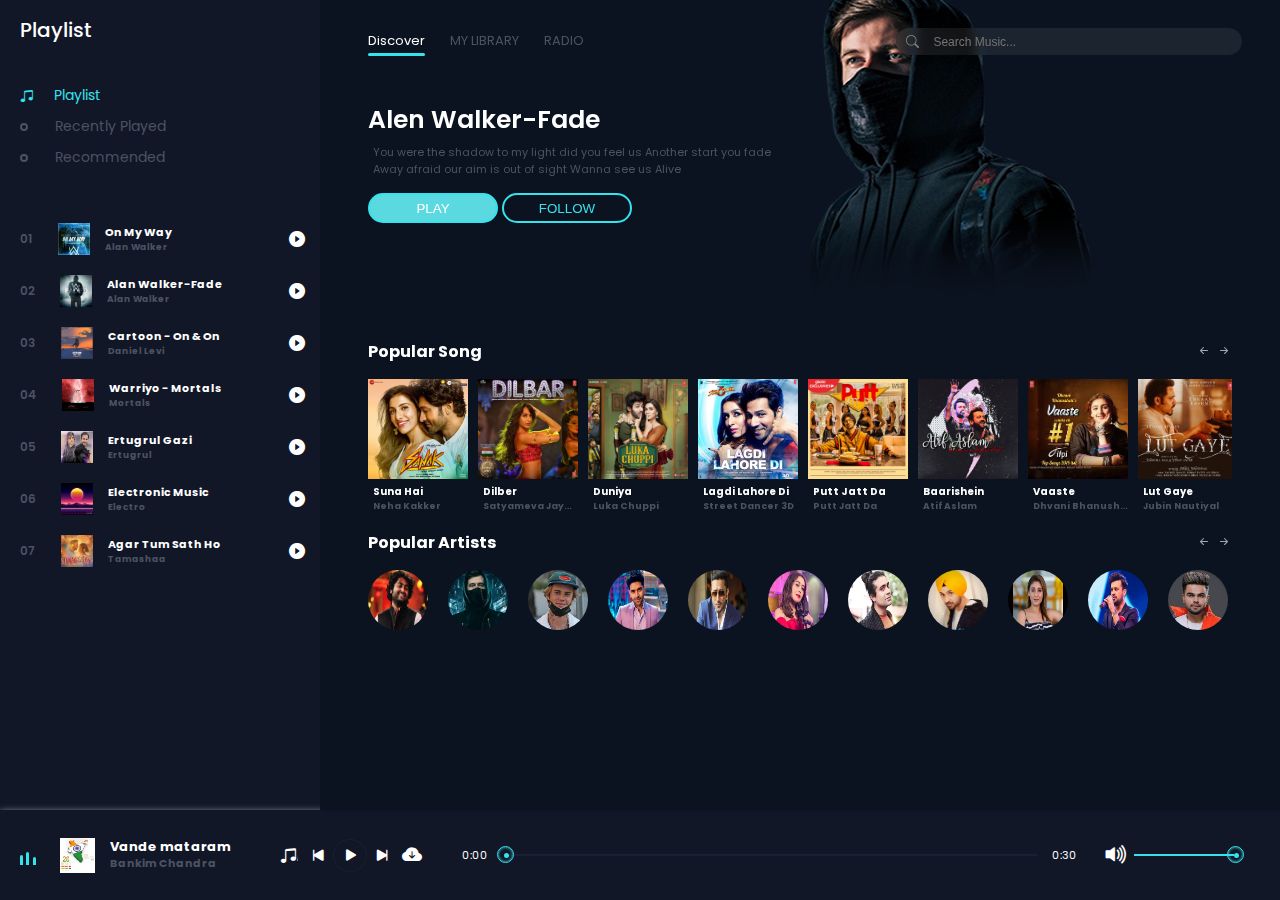
==== index.html @ b6c1ccc2 "Updated index.html" ====
<!DOCTYPE html>
<html lang="en">

<head>
    <meta charset="UTF-8">
    <meta http-equiv="X-UA-Compatible" content="IE=edge">
    <meta name="viewport" content="width=device-width, initial-scale=1.0">
    <link rel="stylesheet" href="https://cdn.jsdelivr.net/npm/bootstrap-icons@1.8.3/font/bootstrap-icons.css">
    <link rel="stylesheet" href="style.css">
    <link rel="stylesheet" href="media.css">
    <title>Music Website</title>
</head>

<body>
    <header>
        <div class="menu_side">
            <h6 id="menu_list_active_button" ><i class="bi bi-music-note-list"></i></h6>
            <h1>Playlist</h1>
            <div class="playlist">
                <h4 class="active"><span></span><i class="bi bi-music-note-beamed"></i>Playlist</h4>
                <h4><span></span><i class="bi bi-music-note-beamed"></i>Recently Played</h4>
                <h4><span></span><i class="bi bi-music-note-beamed"></i>Recommended</h4>
            </div>
            <div class="menu_song">
                <li class="songItem">
                    <span>01</span>
                    <img src="img/1.jpg" alt="">
                    <h5>On My Way <br>
                        <div class="subtitle">Alan Walker</div>
                    </h5>
                    <i class="bi playListPlay bi-play-circle-fill" id="1"></i>
                </li>
                <li class="songItem">
                    <span>02</span>
                    <img src="img/2.jpg" alt="">
                    <h5>On My Way <br>
                        <div class="subtitle">Alan Walker</div>
                    </h5>
                    <i class="bi playListPlay bi-play-circle-fill" id="2"></i>
                </li>
                <li class="songItem">
                    <span>03</span>
                    <img src="img/3.jpg" alt="">
                    <h5>On My Way <br>
                        <div class="subtitle">Alan Walker</div>
                    </h5>
                    <i class="bi playListPlay bi-play-circle-fill" id="3"></i>
                </li>
                <li class="songItem">
                    <span>04</span>
                    <img src="img/4.jpg" alt="">
                    <h5>On My Way <br>
                        <div class="subtitle">Alan Walker</div>
                    </h5>
                    <i class="bi playListPlay bi-play-circle-fill" id="4"></i>
                </li>
                <li class="songItem">
                    <span>05</span>
                    <img src="img/5.jpg" alt="">
                    <h5>On My Way <br>
                        <div class="subtitle">Alan Walker</div>
                    </h5>
                    <i class="bi playListPlay bi-play-circle-fill" id="5"></i>
                </li>
                <li class="songItem">
                    <span>06</span>
                    <img src="img/6.jpg" alt="">
                    <h5>On My Way <br>
                        <div class="subtitle">Alan Walker</div>
                    </h5>
                    <i class="bi playListPlay bi-play-circle-fill" id="6"></i>
                </li>
                <li class="songItem">
                    <span>07</span>
                    <img src="img/7.jpg" alt="">
                    <h5>On My Way <br>
                        <div class="subtitle">Alan Walker</div>
                    </h5>
                    <i class="bi playListPlay bi-play-circle-fill" id="7"></i>
                </li>
            </div>
        </div>
        <div class="song_side">
            <nav>
                <ul>
                    <li>Discover<span></span></li>
                    <li>MY LIBRARY</li>
                    <li>RADIO</li>
                </ul>
                <div class="search">
                    <i class="bi bi-search"></i>
                    <input type="text" placeholder="Search Music...">
                    <div class="search_results">
                        <!-- <a href="" class="card">
                            <img src="img/1.jpg" alt="">
                            <div class="content">
                                On My Way
                                <div class="subtitle">Alan Walker</div>
                            </div>
                        </a> -->
                    </div>
                </div>
            </nav>
            <div class="content">
                <h1>Alen Walker-Fade</h1>
                <p>You were the shadow to my light did you feel us Another start you fade <br> Away afraid our aim is
                    out of sight Wanna see us Alive</p>
                <div class="buttons">
                    <button>PLAY</button>
                    <button>FOLLOW</button>
                </div>
            </div>
            <div class="popular_song">
                <div class="h4">
                    <h4>Popular Song</h4>
                    <div class="btn_s">
                        <i class="bi bi-arrow-left-short" id="pop_song_left"></i>
                        <i class="bi bi-arrow-right-short" id="pop_song_right"></i>
                    </div>
                </div>
                <div class="pop_song">
                    <li class="songItem">
                        <div class="img_play">
                            <img src="img/2.jpg" alt="">
                            <i class="bi playListPlay bi-play-circle-fill" id="8"></i>
                        </div>
                        <h5>On My Way<br>
                            <div class="subtitle">Alan Walker</div>
                        </h5>
                    </li>
                    <li class="songItem">
                        <div class="img_play">
                            <img src="img/2.jpg" alt="">
                            <i class="bi playListPlay bi-play-circle-fill" id="9"></i>
                        </div>
                        <h5>On My Way<br>
                            <div class="subtitle">Alan Walker</div>
                        </h5>
                    </li>
                    <li class="songItem">
                        <div class="img_play">
                            <img src="img/2.jpg" alt="">
                            <i class="bi playListPlay bi-play-circle-fill" id="10"></i>
                        </div>
                        <h5>On My Way<br>
                            <div class="subtitle">Alan Walker</div>
                        </h5>
                    </li>
                    <li class="songItem">
                        <div class="img_play">
                            <img src="img/2.jpg" alt="">
                            <i class="bi playListPlay bi-play-circle-fill" id="11"></i>
                        </div>
                        <h5>On My Way<br>
                            <div class="subtitle">Alan Walker</div>
                        </h5>
                    </li>
                    <li class="songItem">
                        <div class="img_play">
                            <img src="img/2.jpg" alt="">
                            <i class="bi playListPlay bi-play-circle-fill" id="12"></i>
                        </div>
                        <h5>On My Way<br>
                            <div class="subtitle">Alan Walker</div>
                        </h5>
                    </li>
                    <li class="songItem">
                        <div class="img_play">
                            <img src="img/2.jpg" alt="">
                            <i class="bi playListPlay bi-play-circle-fill" id="13"></i>
                        </div>
                        <h5>On My Way<br>
                            <div class="subtitle">Alan Walker</div>
                        </h5>
                    </li>
                    <li class="songItem">
                        <div class="img_play">
                            <img src="img/2.jpg" alt="">
                            <i class="bi playListPlay bi-play-circle-fill" id="14"></i>
                        </div>
                        <h5>On My Way<br>
                            <div class="subtitle">Alan Walker</div>
                        </h5>
                    </li>
                    <li class="songItem">
                        <div class="img_play">
                            <img src="img/2.jpg" alt="">
                            <i class="bi playListPlay bi-play-circle-fill" id="15"></i>
                        </div>
                        <h5>On My Way<br>
                            <div class="subtitle">Alan Walker</div>
                        </h5>
                    </li>
                    <li class="songItem">
                        <div class="img_play">
                            <img src="img/2.jpg" alt="">
                            <i class="bi playListPlay bi-play-circle-fill" id="16"></i>
                        </div>
                        <h5>On My Way<br>
                            <div class="subtitle">Alan Walker</div>
                        </h5>
                    </li>
                    <li class="songItem">
                        <div class="img_play">
                            <img src="img/2.jpg" alt="">
                            <i class="bi playListPlay bi-play-circle-fill" id="17"></i>
                        </div>
                        <h5>On My Way<br>
                            <div class="subtitle">Alan Walker</div>
                        </h5>
                    </li>
                    <li class="songItem">
                        <div class="img_play">
                            <img src="img/2.jpg" alt="">
                            <i class="bi playListPlay bi-play-circle-fill" id="18"></i>
                        </div>
                        <h5>On My Way<br>
                            <div class="subtitle">Alan Walker</div>
                        </h5>
                    </li>
                    <li class="songItem">
                        <div class="img_play">
                            <img src="img/2.jpg" alt="">
                            <i class="bi playListPlay bi-play-circle-fill" id="19"></i>
                        </div>
                        <h5>On My Way<br>
                            <div class="subtitle">Alan Walker</div>
                        </h5>
                    </li>
                    <li class="songItem">
                        <div class="img_play">
                            <img src="img/20.jpg" alt="">
                            <i class="bi playListPlay bi-play-circle-fill" id="20"></i>
                        </div>
                        <h5>On My Way<br>
                            <div class="subtitle">Alan Walker</div>
                        </h5>
                    </li>
                </div>
            </div>
            <div class="popular_artists">
                <div class="h4">
                    <h4>Popular Artists</h4>
                    <div class="btn_s">
                        <i class="bi bi-arrow-left-short" id="pop_art_left"></i>
                        <i class="bi bi-arrow-right-short" id="pop_art_right"></i>
                    </div>
                </div>
                <div class="item Artists_bx">
                <li>
                        <a href="arjit.html"><img src="img/arjit.jpg" alt=""></a>
                    </li>
                    <li>
                        <img src="img/alan.jpg" alt="">
                    </li>
                    <li>
                        <img src="img/justin-bieber-lede.jpg" alt="">
                    </li>
                    <li>
                        <img src="img/guru.jpg" alt="">
                    </li>
                    <li>
                        <img src="img/honey.jpg" alt="">
                    </li>
                    <li>
                        <img src="img/neha.jpg" alt="">
                    </li>
                    <li>
                        <img src="img/jubin Nautiyal.jpg" alt="">
                    </li>
                    <li>
                        <img src="img/Diljit_Dosanjh.jpg" alt="">
                    </li>
                    <li>
                        <img src="img/dhvani.jpg" alt="">
                    </li>
                    <li>
                        <img src="img/atif.jpg" alt="">
                    </li>
                    <li>
                        <img src="img/akhil.jpg" alt="">
                    </li>
                    <li>
                        <img src="img/alan.jpg" alt="">
                    </li>
                    <li>
                        <img src="img/guru.jpg" alt="">
                    </li>
                </div>
            </div>
        </div>
        <div class="master_play">
            <div class="wave" id="wave">
                <div class="wave1"></div>
                <div class="wave1"></div>
                <div class="wave1"></div>
            </div>
            <img src="img/20.jpg" alt="" id="poster_master_play">
            <h5 id="title"> Vande mataram <div class="subtitle">Bankim Chandra</div>
            </h5>
            <div class="icon">
                <i class="bi shuffle bi-music-note-beamed">next</i>
                <i class="bi bi-skip-start-fill" id="back"></i>
                <i class="bi bi-play-fill" id="masterPlay"></i>
                <i class="bi bi-skip-end-fill" id="next"></i>
                <a href="" download id="download_music"><i class="bi bi-cloud-arrow-down-fill"></i></a>
            </div>
            <span id="currentStart">0:00</span>
            <div class="bar">
                <input type="range" id="seek" min="0" max="100">
                <div class="bar2" id="bar2"></div>
                <div class="dot"></div>
            </div>
            <span id="currentEnd">0:30</span>
            <div class="vol">
                <i class="bi bi-volume-up-fill" id="vol_icon"></i>
                <input type="range" min="0" max="100" id="vol">
                <div class="vol_bar"></div>
                <div class="dot" id="vol_dot"></div>
            </div>
        </div>
    </header>
    <script src="app.js"></script>
    <script>
    let menu_list_active_button = document.getElementById('menu_list_active_button');
    let menu_side = document.getElementsByClassName('menu_side')[0];
    
    
    let song_side = document.getElementsByClassName('song_side')[0];
    
    
    let xm = window.matchMedia("(max-width: 930px)");
    
    menu_list_active_button.addEventListener('click', () => {
        if (xm.matches) { 
            menu_side.style.transform = "unset";
            menu_list_active_button.style.opacity = 0;
        } 
    })
    
    song_side.addEventListener('click', () => {
        if (xm.matches) {      
            menu_side.style.transform = "translateX(-100%)";
            menu_list_active_button.style.opacity = 1;
        }
    })
    </script>
</body>

</html>
---- style.css ----
/* Google Font "poppins" */

@import url('https://fonts.googleapis.com/css2?family=Poppins:ital,wght@0,100;0,200;0,300;0,400;0,500;0,600;0,700;0,800;0,900;1,100;1,200;1,300;1,400;1,500;1,600;1,700;1,800;1,900&display=swap');

* {
    padding: 0;
    margin: 0;
    box-sizing: border-box;
}

body {
    font-family: 'Poppins', sans-serif;
    width: 100%;
    height: 100vh;
    background: #121213;
    display: grid;
    place-items: center;
}

header {
    position: relative;
    width: 100%;
    height: 100%;
    /* border: 1px solid #fff; */
    display: flex;
    flex-wrap: wrap;
    overflow: hidden;
}

header .menu_side,
.song_side {
    width: 25%;
    height: 90%;
    /* border: 1px solid #fff; */
    background: #111727;
    box-shadow: 5px 0px 2px #090f1f;
    color: #fff;
}

header .menu_side {
    overflow-y: scroll;
}

header .menu_side::-webkit-scrollbar {
    display: none;
}

header .song_side {
    width: 75%;
    background: #0b1320;
}

header .menu_side h6 {
    display: none;
}

header .master_play {
    width: 100%;
    height: 10%;
    /* border: 1px solid #fff; */
    background: #111727;
    box-shadow: 0px 3px 8px #ebebed;
}

header .menu_side h1 {
    font-size: 20px;
    margin: 15px 0px 0px 20px;
    font-weight: 500;
}

header .menu_side .playlist {
    margin: 40px 0px 0px 20px;
}

header .menu_side .playlist h4 {
    font-size: 14px;
    font-weight: 400;
    padding-bottom: 10px;
    color: #4c5262;
    cursor: pointer;
    display: flex;
    align-items: center;
    transition: .3s linear;
}

header .menu_side .playlist h4:hover {
    color: #fff;
}

header .menu_side .playlist h4 span {
    position: relative;
    margin-right: 35px;
}

header .menu_side .playlist h4 span::before {
    content: '';
    position: absolute;
    width: 4px;
    height: 4px;
    border: 2px solid #4c5262;
    border-radius: 50%;
    top: -4px;
    transition: .3s linear;
}

header .menu_side .playlist h4:hover span::before {
    border: 2px solid #fff;
}

header .menu_side .playlist h4 .bi {
    display: none;
}

header .menu_side .playlist .active {
    color: #36e2ec;
}

header .menu_side .playlist .active span {
    display: none;
}

header .menu_side .playlist .active .bi {
    display: flex;
    margin-right: 20px;
}

header .menu_side .menu_song {
    width: 100%;
    height: 420px;
    /* border: 1px solid #fff; */
    margin-top: 40px;
    /* overflow: auto; */
}

header .menu_side .menu_song::-webkit-scrollbar {
    display: none;
}

header .menu_side .menu_song li {
    list-style-type: none;
    position: relative;
    padding: 5px 0px 5px 20px;
    display: flex;
    align-items: center;
    margin-bottom: 10px;
    cursor: pointer;
    transition: .3s linear;
}

header .menu_side .menu_song li:hover {
    background: rgb(105, 105, 105, .1);
}

header .menu_side .menu_song li span {
    font-size: 12px;
    font-weight: 600;
    color: #4c5262;
}

header .menu_side .menu_song li img {
    width: 32px;
    height: 32px;
    margin-left: 25px;
}

header .menu_side .menu_song li h5 {
    font-size: 11px;
    margin-left: 15px;
    width: 170px;
    /* border: 1px solid #fff; */
    overflow: hidden;
    text-overflow: ellipsis;
    white-space: nowrap;
}

header .menu_side .menu_song li h5 .subtitle {
    font-size: 9px;
    color: #4c5262;
}

header .menu_side .menu_song li .bi {
    position: absolute;
    right: 15px;
}

header .master_play {
    display: flex;
    align-items: center;
    padding: 0px 20px;
}

header .master_play .wave {
    width: 30px;
    height: 30px;
    /* border: 1px solid #fff; */
    padding-bottom: 5px;
    display: flex;
    align-items: flex-end;
    margin-right: 10px;
}

header .master_play .wave .wave1 {
    width: 3px;
    height: 10px;
    background: #36e2ec;
    margin-right: 3px;
    border-radius: 10px 10px 0px 0px;
    animation: unset;
}

header .master_play .wave .wave1:nth-child(2) {
    height: 13px;
    margin-right: 3.5px;
    animation-delay: .4s;
}

header .master_play .wave .wave1:nth-child(3) {
    height: 8px;
    animation-delay: .8s;
}


/* javascript classes */

header .master_play .active1 .wave1 {
    animation: wave .5s linear infinite;
}

header .master_play .active1 .wave1:nth-child(2) {
    animation-delay: .4s;
}

header .master_play .active1 .wave1:nth-child(3) {
    animation-delay: .8s;
}

@keyframes wave {
    0% {
        height: 10px;
    }

    50% {
        height: 15px;
    }

    100% {
        height: 10px;
    }
}

header .master_play img {
    width: 35px;
    height: 35px;
}

header .master_play h5 {
    width: 130px;
    /* border: 1px solid #fff; */
    margin-left: 15px;
    color: #fff;
    line-height: 17px;
    overflow: hidden;
    text-overflow: ellipsis;
    white-space: nowrap;
    font-size: 13px;
}

header .master_play h5 .subtitle {
    font-size: 11px;
    color: #4c5262;
    width: 100%;
    overflow: hidden;
    text-overflow: ellipsis;
    white-space: nowrap;
}

header .master_play .icon {
    font-size: 20px;
    color: #fff;
    margin: 0px 20px 0px 40px;
    outline: none;
    display: flex;
    align-items: center;
}

header .master_play .icon .bi {
    cursor: pointer;
    outline: none;
}

header .master_play .icon .shuffle {
    font-size: 17px;
    margin-right: 10px;
    width: 17.5px;
    overflow: hidden;
    display: flex;
    align-items: center;
}

header .master_play .icon #download_music {
    text-decoration: none;
    color: #fff;
    font-size: 20px;
    margin-left: 10px;
}

header .master_play .icon .bi:nth-child(3) {
    border: 1px solid rgb(105, 105, 105, .1);
    border-radius: 50%;
    padding: 1px 5px 0px 7px;
    margin: 0px 5px;
}

header .master_play span {
    color: #fff;
    width: 32px;
    /* border: 1px solid #fff; */
    font-size: 11px;
    font-weight: 400;
}

header .master_play #currentStart {
    margin: 0px 0px 0px 20px;
}

header .master_play .bar {
    position: relative;
    width: 43%;
    height: 2px;
    background: rgb(105, 105, 170, .1);
    margin: 0px 15px 0px 10px;
}

header .master_play .bar .bar2 {
    position: absolute;
    background: #36e2ec;
    width: 0%;
    height: 100%;
    top: 0;
    transition: 1s linear;
}

header .master_play .bar .dot {
    position: absolute;
    width: 5px;
    height: 5px;
    background: #36e2ec;
    border-radius: 50%;
    left: 0%;
    top: -1.5px;
    transition: 1s linear;
}

header .master_play .bar .dot::before {
    content: '';
    position: absolute;
    width: 15px;
    height: 15px;
    border: 1px solid #36e2ec;
    border-radius: 50%;
    left: -7px;
    top: -6.5px;
    box-shadow: inset 0px 0px 3px #36e2ec;
}

header .master_play .bar input {
    position: absolute;
    width: 100%;
    top: -7px;
    left: 0;
    cursor: pointer;
    z-index: 99999999999999999999999999999999999999999;
    /* transition: 3s linear; */
    opacity: 0;
}

header .master_play .vol {
    position: relative;
    width: 100px;
    height: 2px;
    background: rgb(105, 105, 170, .1);
    margin-left: 50px;
}

header .master_play .vol .bi {
    position: absolute;
    color: #fff;
    font-size: 25px;
    top: -17px;
    left: -30px;
}

header .master_play .vol input {
    position: absolute;
    width: 100%;
    top: -6px;
    left: 0;
    cursor: pointer;
    z-index: 99999999999999999999999999;
    opacity: 0;
}

header .master_play .vol .vol_bar {
    position: absolute;
    background: #36e2ec;
    width: 100%;
    height: 100%;
    top: 0;
    transition: 1s linear
}

header .master_play .vol .dot {
    position: absolute;
    width: 5px;
    height: 5px;
    background: #36e2ec;
    border-radius: 50%;
    left: 100%;
    top: -1.5px;
    transition: 1s linear;
}

header .master_play .vol .dot::before {
    content: '';
    position: absolute;
    width: 15px;
    height: 15px;
    border: 1px solid #36e2ec;
    border-radius: 50%;
    left: -7px;
    top: -6.5px;
    box-shadow: inset 0px 0px 3px #36e2ec;
}

header .song_side {
    z-index: 2;
}

header .song_side::before {
    content: '';
    position: absolute;
    width: 100%;
    height: 300px;
    background: url('bg.png');
    z-index: -1;
}

header .song_side nav {
    width: 90%;
    height: 10%;
    /* border: 1px solid #fff; */
    margin: auto;
    display: flex;
    align-items: center;
    justify-content: space-between;
}

header .song_side nav ul {
    display: flex;
}

header .song_side nav ul li {
    list-style: none;
    position: relative;
    font-size: 13px;
    color: #4c5262;
    margin-right: 25px;
    cursor: pointer;
    transition: .3s linear;
}

header .song_side nav ul li:hover {
    color: #fff;
}

header .song_side nav ul li:nth-child(1) {
    color: #fff;
}

header .song_side nav ul li span {
    position: absolute;
    width: 100%;
    height: 2.5px;
    background: #36e2ec;
    bottom: -5px;
    left: 0;
    border-radius: 20px;
}

header .song_side nav .search {
    position: relative;
    width: 40%;
    padding: 1px 10px;
    border-radius: 20px;
    /* border: 1px solid #fff; */
    color: gray;
}

header .song_side nav .search::before {
    content: '';
    position: absolute;
    width: 100%;
    height: 100%;
    background: rgb(184, 184, 184, .1);
    border-radius: 20px;
    backdrop-filter: blur(5px);
    z-index: -1;
}

header .song_side nav .search .search_results {
    position: absolute;
    width: 100%;
    height: 200px;
    /* border: 1px solid #fff; */
    margin-top: 10px;
    border-radius: 10px;
    overflow: auto;
}

header .song_side nav .search .search_results::-webkit-scrollbar {
    display: none;
}

header .song_side nav .search .search_results .card {
    width: 100%;
    min-height: 45px;
    /* border: 1px solid #fff; */
    display: flex;
    align-items: center;
    background: rgb(184, 184, 184, .1);
    margin-bottom: 5px;
    text-decoration: none;
    display: none;
}

header .song_side nav .search .search_results .card img {
    width: 35px;
    height: 35px;
    border-radius: 5px;
}

header .song_side nav .search .search_results .card .content {
    width: 80%;
    height: 100%;
    /* border: 1px solid #fff; */
    padding: 0;
    font-size: 13px;
    font-weight: 600;
    color: #fff;
}

header .song_side nav .search .search_results .card .content .subtitle {
    font-size: 11px;
    color: #a4a8b4;
    font-weight: 500;
}


header .song_side nav .search .bi {
    font-size: 13px;
    padding: 3px 0px 0px 10px;
}

header .song_side nav .search input {
    background: none;
    border: none;
    outline: none;
    padding: 0px 10px;
    color: #fff;
    font-size: 12px;
}

header .song_side .content {
    width: 90%;
    height: 30%;
    /* border: 1px solid #fff; */
    margin: auto;
    padding-top: 20px;
}

header .song_side .content h1 {
    font-size: 25px;
    font-weight: 600;
}

header .song_side .content p {
    font-size: 11px;
    font-weight: 400;
    color: #4c5262;
    margin: 5px;
}

header .song_side .content .buttons {
    margin-top: 15px;
}

header .song_side .content .buttons button {
    width: 130px;
    height: 30px;
    border: 2px solid #36e2ec;
    outline: none;
    border-radius: 20px;
    background: #5adae0;
    color: #fff;
    cursor: pointer;
    transition: .3s linear;
}

header .song_side .content .buttons button:hover {
    background: none;
    color: #36e2ec;
}

header .song_side .content .buttons button:nth-child(2) {
    background: none;
    color: #36e2ec;
}

header .song_side .content .buttons button:nth-child(2):hover {
    background: #36e2ec;
    color: #fff;
}

header .song_side .popular_song {
    width: 90%;
    height: auto;
    margin: auto;
    margin-top: 15px;
    /* border: 1px solid #fff; */
}

header .song_side .popular_song .h4 {
    display: flex;
    align-items: center;
    justify-content: space-between;
}

header .song_side .popular_song .h4 .bi {
    color: #a4a8b4;
    cursor: pointer;
    transition: .3s linear;
}

header .song_side .popular_song .h4 .bi:hover {
    color: #fff;
}

header .song_side .popular_song .pop_song {
    width: 100%;
    height: 150px;
    margin-top: 15px;
    display: flex;
    /* border: 1px solid #fff; */
    overflow: auto;
    scroll-behavior: smooth;
}

header .song_side .popular_song .pop_song::-webkit-scrollbar {
    display: none;
}

header .song_side .popular_song .pop_song li {
    min-width: 100px;
    height: 140px;
    list-style-type: none;
    margin-right: 10px;
    transition: .3s linear;
}

header .song_side .popular_song .pop_song li:hover {
    background: rgb(105, 105, 170, .1);
}

header .song_side .popular_song .pop_song li .img_play {
    position: relative;
    width: 100px;
    height: 100px;
    display: flex;
    align-items: center;
    justify-content: center;
}

header .song_side .popular_song .pop_song li .img_play img {
    width: 100%;
    height: 100%;
}

header .song_side .popular_song .pop_song li .img_play .bi {
    position: absolute;
    font-size: 20px;
    cursor: pointer;
    transition: .3s linear;
    opacity: 0;
}

header .song_side .popular_song .pop_song li:hover .img_play .bi {
    opacity: 1;
}

header .song_side .popular_song .pop_song li h5 {
    padding: 5px 0px 0px 5px;
    line-height: 15px;
    font-size: 10px;
    width: 100px;
    overflow: hidden;
    white-space: nowrap;
    text-overflow: ellipsis;
}

header .song_side .popular_song .pop_song li h5 .subtitle {
    font-size: 9px;
    overflow: hidden;
    white-space: nowrap;
    text-overflow: ellipsis;
    color: #4c5262;
}

header .song_side .popular_artists {
    width: 90%;
    height: auto;
    /* border: 1px solid #fff; */
    margin: auto;
    margin-top: 1px;
}

header .song_side .popular_artists .h4 {
    display: flex;
    align-items: center;
    justify-content: space-between;
}

header .song_side .popular_artists .h4 .bi {
    color: #a4a8b4;
    cursor: pointer;
    transition: .3s linear;
}

header .song_side .popular_artists .h4 .bi:hover {
    color: #fff;
}

header .song_side .popular_artists .item {
    width: 100%;
    height: auto;
    margin-top: 15px;
    display: flex;
    /* border: 1px solid #fff; */
    overflow: auto;
    scroll-behavior: smooth;
}

header .song_side .popular_artists .item::-webkit-scrollbar {
    display: none;
}

header .song_side .popular_artists .item li {
    list-style-type: none;
    position: relative;
    min-width: 60px;
    height: 60px;
    border-radius: 50%;
    margin-right: 20px;
    cursor: pointer;
}

header .song_side .popular_artists .item li img {
    width: 100%;
    height: 100%;
    border-radius: 50%;
}


/* login style  */

header .left_bx1,
.right_bx1 {
    position: relative;
    width: 65%;
    height: 100%;
    /* border: 1px solid #fff; */
    background: #0b1320;
    display: flex;
    align-items: center;
    justify-content: center;
}

header .left_bx1 {
    width: 35%;
    background: #fff;
    box-shadow: 5px 0px 2px #090f1f;
}

header .left_bx1 .content {
    width: 75%;
    height: auto;
    border: 1px solid #000;
    padding: 25px 20px;
    background: #fff;
}
header .left_bx1 .content .card{
    width: 100%;
    display: flex;
    align-items: flex-start;
    flex-direction: column;
    justify-content: center;
    margin-top: 20px;
}
header .left_bx1 .content .card label{
    font-size: 14px;
}
header .left_bx1 .content .card input{
    width: 100%;
    padding: 6px 10px;
    border: 1px solid rgb(154, 154, 154);
    background: rgb(238, 238, 238);
    margin-top: 5px;
}

header .left_bx1 .content .submit{
    margin-top: 30px;
    padding: 8px 20px;
    color: #fff;
    background: #111727;
    width: 100%;
    cursor: pointer;
}
header .left_bx1 .content .check{
    display: flex;
    align-items: center;
    margin-top: 10px;
}
header .left_bx1 .content .check span{
    margin-left: 5px;
    font-size: 13px;
}
header .left_bx1 .content p{
    margin-top: 90px;
    text-align: center;
    font-size: 13px;
}
header .left_bx1 .content p a{
    text-decoration: none;
    color: #5adae0;
    font-weight: bold;
}
header .right_bx1 h3{
    position: absolute;
    background: #5adae0;
    color: #000;
    right: 0;
    bottom: 20px;
    padding: 3px 10px;
    border-radius: 5px 0px 0px 5px;
    font-size: 13px;
}
---- media.css ----
@media screen and (max-width: 1200px) {
    header {
        width: 95%;
        transition: .5s linear;
    }

    header .menu_side,
    .song_side {
        width: 30%;
    }

    header .song_side {
        width: 70%;
    }

    header .song_side .content {
        height: 18%;
    }
    header .menu_side h6 {
        display: none;
    }
}

@media screen and (max-width: 930px) {
    header .menu_side {
        z-index: 999;
        width: 40%;
        position: absolute;
        transition: 1s linear;
        transform: translateX(-100%);
    }

    header .song_side {
        width: 100%;
    }

    header .master_play {
        position: absolute;
        bottom: 0;
    }

    header .menu_side h6 {
        position: absolute;
        right: -40px;
        bottom: 10px;
        width: 40px;
        height: 40px;
        background: #111727;
        border-radius: 0px 10px 10px 0px;
        display: flex;
        align-items: center;
        justify-content: center;
        font-size: 18px;
        cursor: pointer;
        transition: 1s linear;
        z-index: 999999999999;
        color: #fff;
    }
}

@media screen and (max-width: 680px) {
    header {
        width: 100%;
        height: 100vh;
    }

    header .song_side nav ul li {
        font-size: 11px;
        margin-right: 10px;
    }

    header .song_side nav .search {
        width: auto;
    }

    header .menu_side {
        width: 60%;
    }

    header .master_play {
        z-index: 999999999999999999999999999;
    }

    header .master_play .icon {
        position: absolute;
        top: -46px;
        right: 30%;
    }

    header .master_play .icon::before {
        content: '';
        position: absolute;
        width: 200px;
        height: 180px;
        background: #111727;
        z-index: -1;
        border-radius: 50% 50% 0% 0%;
        left: -20%;
        box-shadow: 0px -11px 20px -17px #000;
    }

    header .master_play .wave {
        position: absolute;
        top: -90px;
        width: 40px;
        height: 40px;
        right: 40%;
    }

    header .master_play .wave .wave1 {
        width: 8px;
    }
}

@media screen and (max-width: 470px) {
    header .song_side nav .search {
        display: flex;
        width: 150px;
        margin-right: 5px;
    }
    header .master_play .wave {
        right: 44%;
    }
    header .menu_side {
        width: 70%;
    }
    header .song_side .popular_song {
        margin-top: 40px;
    }
}
@media screen and (max-width: 412px) {
    header .song_side nav ul li {
        font-size: 10px;
        margin-right: 7px;
    }
    header .song_side nav .search {
        width: 140px;
    }
    header .song_side .popular_song {
        margin-top: 60px;
    }
    header .master_play .wave {
        right: 45%;
    }
    header .menu_side {
        width: 80%;
    }
}
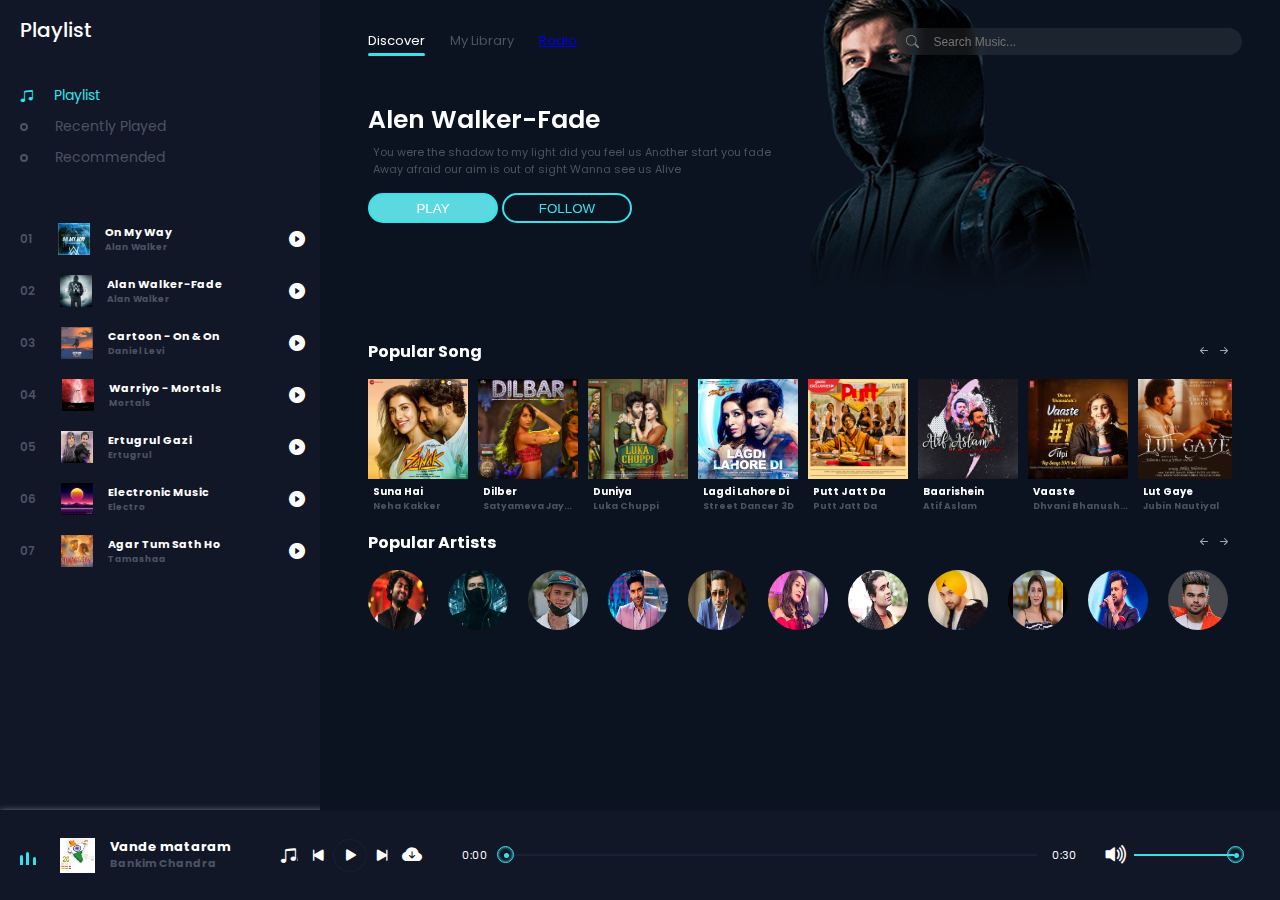
==== commit 22f6d98b: "Added radio url" ====
--- a/index.html
+++ b/index.html
@@ -84,8 +84,8 @@
             <nav>
                 <ul>
                     <li>Discover<span></span></li>
-                    <li>MY LIBRARY</li>
-                    <li>RADIO</li>
+                    <li>My Library</li>
+                    <li><a href="https://onlineradiofm.in/rajasthan/jaipur/city-91.1-fm">Radio</a></li>
                 </ul>
                 <div class="search">
                     <i class="bi bi-search"></i>
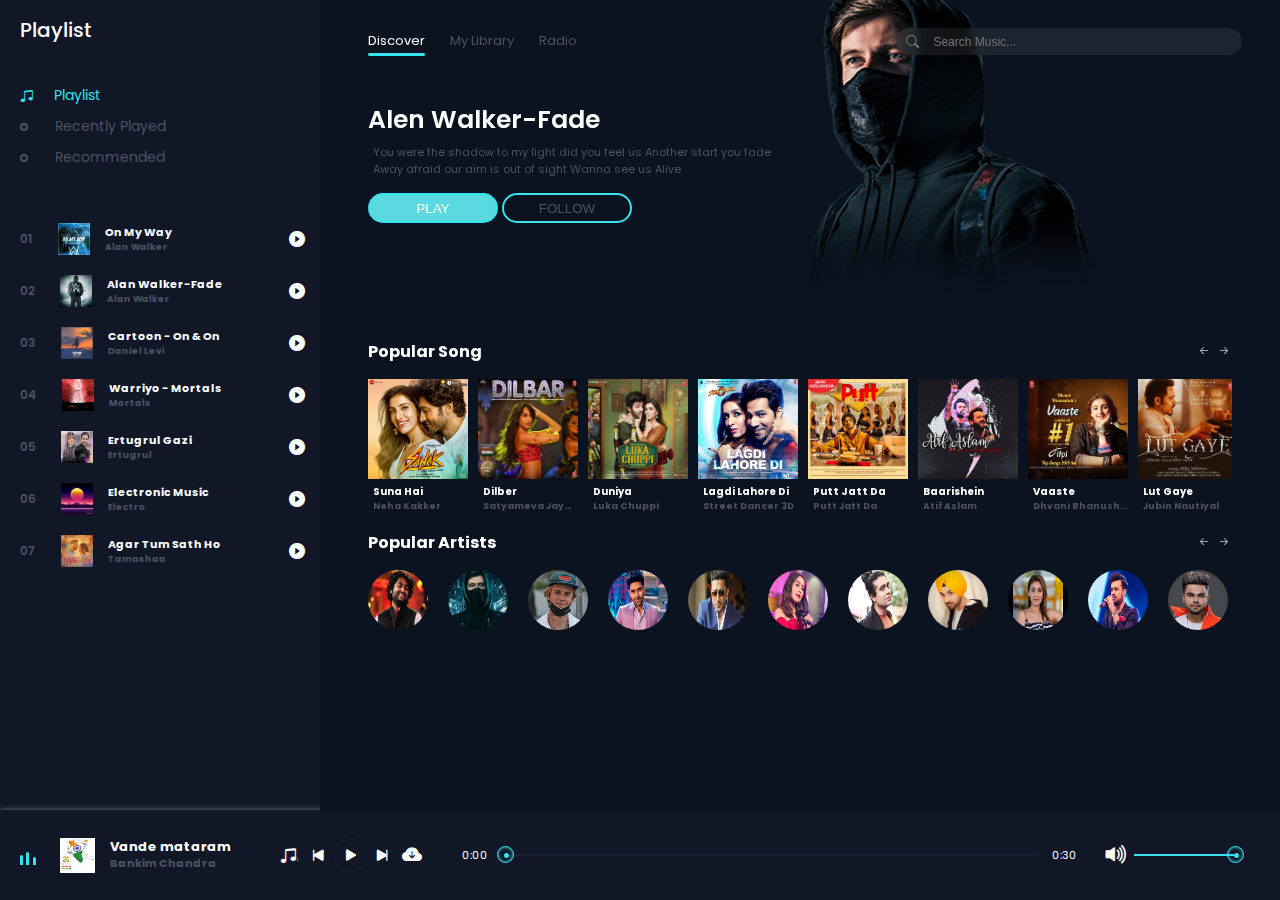
==== commit db438a96: "Added css for anchor tag" ====
--- a/index.html
+++ b/index.html
@@ -107,7 +107,7 @@
                     out of sight Wanna see us Alive</p>
                 <div class="buttons">
                     <button>PLAY</button>
-                    <button>FOLLOW</button>
+                    <button><a href="https://www.instagram.com/alanwalkermusic/?hl=en">FOLLOW</a></button>
                 </div>
             </div>
             <div class="popular_song">
--- a/style.css
+++ b/style.css
@@ -852,4 +852,12 @@
     padding: 3px 10px;
     border-radius: 5px 0px 0px 5px;
     font-size: 13px;
+}
+
+a{
+    color: #4c5262;
+     text-decoration: none;
+}
+a:hover{
+    color: #fff;
 }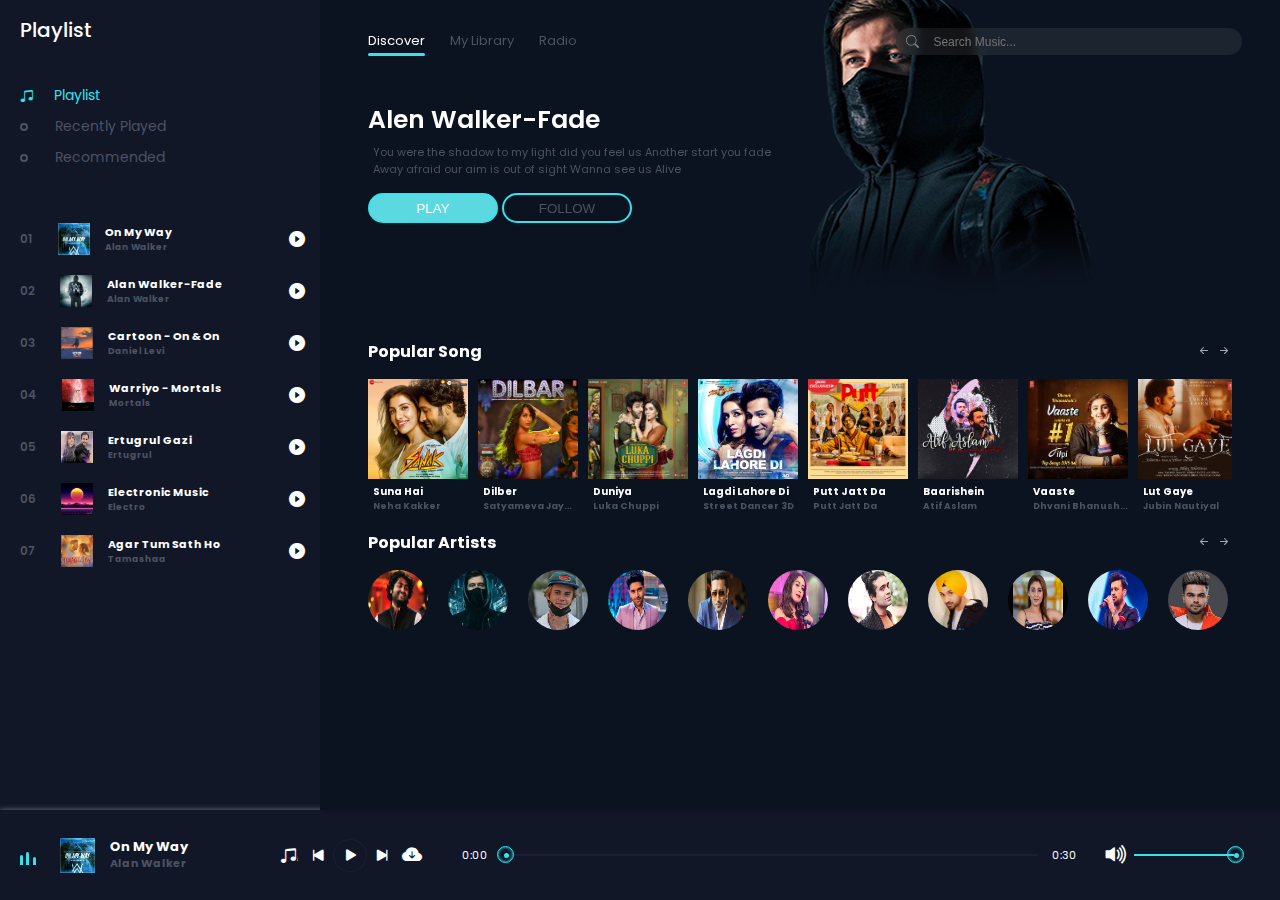
==== commit 1b47cd16: "Refactored the code" ====
--- a/index.html
+++ b/index.html
@@ -9,6 +9,7 @@
     <link rel="stylesheet" href="style.css">
     <link rel="stylesheet" href="media.css">
     <title>Music Website</title>
+    <link rel="icon" href="favicon_io/favicon.ico" type="image/x-icon"/>
 </head>
 
 <body>
@@ -84,7 +85,7 @@
             <nav>
                 <ul>
                     <li>Discover<span></span></li>
-                    <li>My Library</li>
+                    <li><a href="library.html">My Library</a></li>
                     <li><a href="https://onlineradiofm.in/rajasthan/jaipur/city-91.1-fm">Radio</a></li>
                 </ul>
                 <div class="search">
@@ -295,8 +296,8 @@
                 <div class="wave1"></div>
                 <div class="wave1"></div>
             </div>
-            <img src="img/20.jpg" alt="" id="poster_master_play">
-            <h5 id="title"> Vande mataram <div class="subtitle">Bankim Chandra</div>
+            <img src="img/1.jpg" alt="" id="poster_master_play">
+            <h5 id="title">On My Way<div class="subtitle">Alan Walker</div>
             </h5>
             <div class="icon">
                 <i class="bi shuffle bi-music-note-beamed">next</i>
--- a/style.css
+++ b/style.css
@@ -441,7 +441,7 @@
     position: absolute;
     width: 100%;
     height: 300px;
-    background: url('bg.png');
+    background: url('img/bg.png');
     z-index: -1;
 }
 
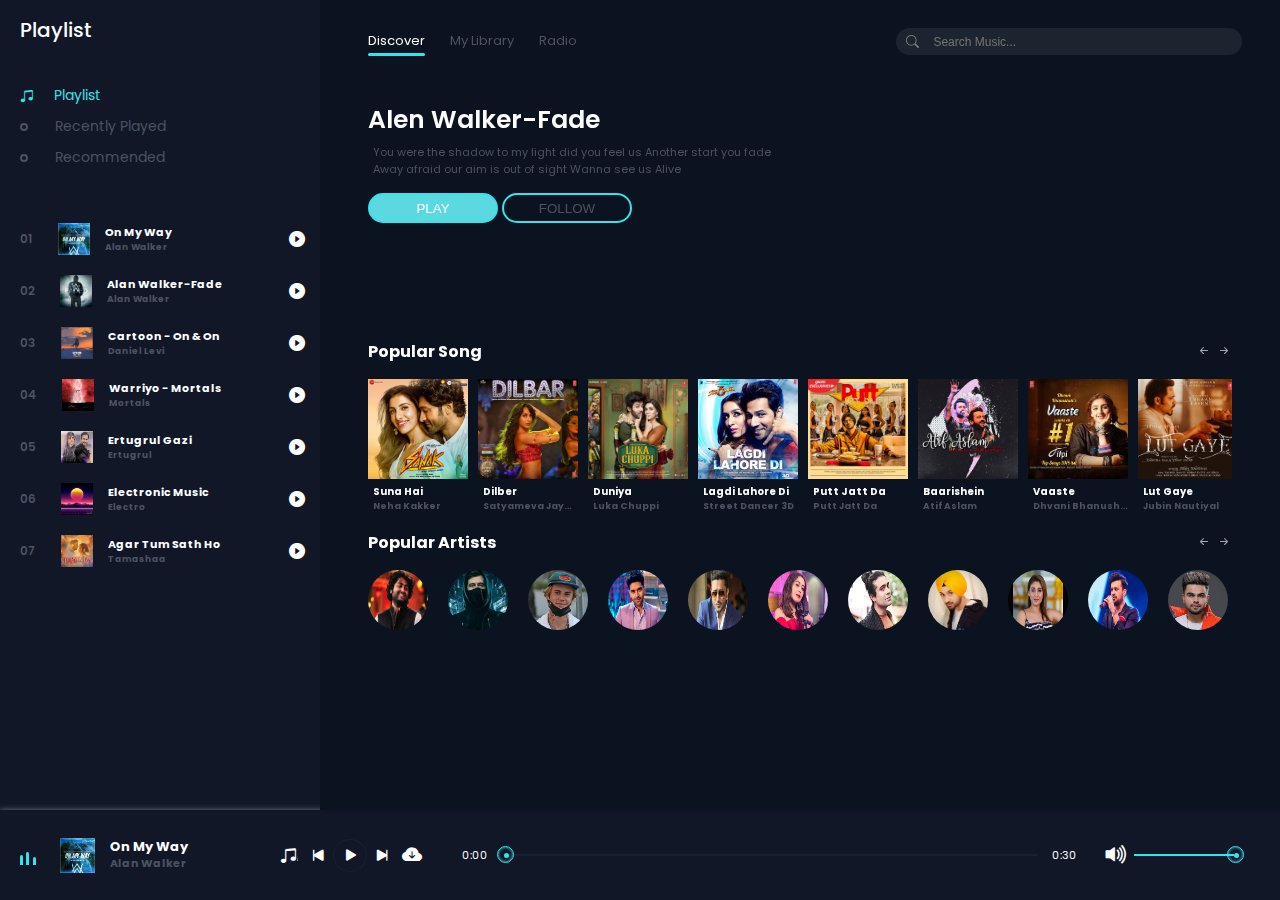
==== commit 24c89b09: "Refactored the code" ====
--- a/index.html
+++ b/index.html
@@ -6,8 +6,8 @@
     <meta http-equiv="X-UA-Compatible" content="IE=edge">
     <meta name="viewport" content="width=device-width, initial-scale=1.0">
     <link rel="stylesheet" href="https://cdn.jsdelivr.net/npm/bootstrap-icons@1.8.3/font/bootstrap-icons.css">
-    <link rel="stylesheet" href="style.css">
-    <link rel="stylesheet" href="media.css">
+    <link rel="stylesheet" href="styles/style.css">
+    <link rel="stylesheet" href="styles/media.css">
     <title>Music Website</title>
     <link rel="icon" href="favicon_io/favicon.ico" type="image/x-icon"/>
 </head>
@@ -321,7 +321,7 @@
             </div>
         </div>
     </header>
-    <script src="app.js"></script>
+    <script src="scripts/app.js"></script>
     <script>
     let menu_list_active_button = document.getElementById('menu_list_active_button');
     let menu_side = document.getElementsByClassName('menu_side')[0];
--- a/styles/style.css
+++ b/styles/style.css
@@ -0,0 +1,863 @@
+/* Google Font "poppins" */
+
+@import url('https://fonts.googleapis.com/css2?family=Poppins:ital,wght@0,100;0,200;0,300;0,400;0,500;0,600;0,700;0,800;0,900;1,100;1,200;1,300;1,400;1,500;1,600;1,700;1,800;1,900&display=swap');
+
+* {
+    padding: 0;
+    margin: 0;
+    box-sizing: border-box;
+}
+
+body {
+    font-family: 'Poppins', sans-serif;
+    width: 100%;
+    height: 100vh;
+    background: #121213;
+    display: grid;
+    place-items: center;
+}
+
+header {
+    position: relative;
+    width: 100%;
+    height: 100%;
+    /* border: 1px solid #fff; */
+    display: flex;
+    flex-wrap: wrap;
+    overflow: hidden;
+}
+
+header .menu_side,
+.song_side {
+    width: 25%;
+    height: 90%;
+    /* border: 1px solid #fff; */
+    background: #111727;
+    box-shadow: 5px 0px 2px #090f1f;
+    color: #fff;
+}
+
+header .menu_side {
+    overflow-y: scroll;
+}
+
+header .menu_side::-webkit-scrollbar {
+    display: none;
+}
+
+header .song_side {
+    width: 75%;
+    background: #0b1320;
+}
+
+header .menu_side h6 {
+    display: none;
+}
+
+header .master_play {
+    width: 100%;
+    height: 10%;
+    /* border: 1px solid #fff; */
+    background: #111727;
+    box-shadow: 0px 3px 8px #ebebed;
+}
+
+header .menu_side h1 {
+    font-size: 20px;
+    margin: 15px 0px 0px 20px;
+    font-weight: 500;
+}
+
+header .menu_side .playlist {
+    margin: 40px 0px 0px 20px;
+}
+
+header .menu_side .playlist h4 {
+    font-size: 14px;
+    font-weight: 400;
+    padding-bottom: 10px;
+    color: #4c5262;
+    cursor: pointer;
+    display: flex;
+    align-items: center;
+    transition: .3s linear;
+}
+
+header .menu_side .playlist h4:hover {
+    color: #fff;
+}
+
+header .menu_side .playlist h4 span {
+    position: relative;
+    margin-right: 35px;
+}
+
+header .menu_side .playlist h4 span::before {
+    content: '';
+    position: absolute;
+    width: 4px;
+    height: 4px;
+    border: 2px solid #4c5262;
+    border-radius: 50%;
+    top: -4px;
+    transition: .3s linear;
+}
+
+header .menu_side .playlist h4:hover span::before {
+    border: 2px solid #fff;
+}
+
+header .menu_side .playlist h4 .bi {
+    display: none;
+}
+
+header .menu_side .playlist .active {
+    color: #36e2ec;
+}
+
+header .menu_side .playlist .active span {
+    display: none;
+}
+
+header .menu_side .playlist .active .bi {
+    display: flex;
+    margin-right: 20px;
+}
+
+header .menu_side .menu_song {
+    width: 100%;
+    height: 420px;
+    /* border: 1px solid #fff; */
+    margin-top: 40px;
+    /* overflow: auto; */
+}
+
+header .menu_side .menu_song::-webkit-scrollbar {
+    display: none;
+}
+
+header .menu_side .menu_song li {
+    list-style-type: none;
+    position: relative;
+    padding: 5px 0px 5px 20px;
+    display: flex;
+    align-items: center;
+    margin-bottom: 10px;
+    cursor: pointer;
+    transition: .3s linear;
+}
+
+header .menu_side .menu_song li:hover {
+    background: rgb(105, 105, 105, .1);
+}
+
+header .menu_side .menu_song li span {
+    font-size: 12px;
+    font-weight: 600;
+    color: #4c5262;
+}
+
+header .menu_side .menu_song li img {
+    width: 32px;
+    height: 32px;
+    margin-left: 25px;
+}
+
+header .menu_side .menu_song li h5 {
+    font-size: 11px;
+    margin-left: 15px;
+    width: 170px;
+    /* border: 1px solid #fff; */
+    overflow: hidden;
+    text-overflow: ellipsis;
+    white-space: nowrap;
+}
+
+header .menu_side .menu_song li h5 .subtitle {
+    font-size: 9px;
+    color: #4c5262;
+}
+
+header .menu_side .menu_song li .bi {
+    position: absolute;
+    right: 15px;
+}
+
+header .master_play {
+    display: flex;
+    align-items: center;
+    padding: 0px 20px;
+}
+
+header .master_play .wave {
+    width: 30px;
+    height: 30px;
+    /* border: 1px solid #fff; */
+    padding-bottom: 5px;
+    display: flex;
+    align-items: flex-end;
+    margin-right: 10px;
+}
+
+header .master_play .wave .wave1 {
+    width: 3px;
+    height: 10px;
+    background: #36e2ec;
+    margin-right: 3px;
+    border-radius: 10px 10px 0px 0px;
+    animation: unset;
+}
+
+header .master_play .wave .wave1:nth-child(2) {
+    height: 13px;
+    margin-right: 3.5px;
+    animation-delay: .4s;
+}
+
+header .master_play .wave .wave1:nth-child(3) {
+    height: 8px;
+    animation-delay: .8s;
+}
+
+
+/* javascript classes */
+
+header .master_play .active1 .wave1 {
+    animation: wave .5s linear infinite;
+}
+
+header .master_play .active1 .wave1:nth-child(2) {
+    animation-delay: .4s;
+}
+
+header .master_play .active1 .wave1:nth-child(3) {
+    animation-delay: .8s;
+}
+
+@keyframes wave {
+    0% {
+        height: 10px;
+    }
+
+    50% {
+        height: 15px;
+    }
+
+    100% {
+        height: 10px;
+    }
+}
+
+header .master_play img {
+    width: 35px;
+    height: 35px;
+}
+
+header .master_play h5 {
+    width: 130px;
+    /* border: 1px solid #fff; */
+    margin-left: 15px;
+    color: #fff;
+    line-height: 17px;
+    overflow: hidden;
+    text-overflow: ellipsis;
+    white-space: nowrap;
+    font-size: 13px;
+}
+
+header .master_play h5 .subtitle {
+    font-size: 11px;
+    color: #4c5262;
+    width: 100%;
+    overflow: hidden;
+    text-overflow: ellipsis;
+    white-space: nowrap;
+}
+
+header .master_play .icon {
+    font-size: 20px;
+    color: #fff;
+    margin: 0px 20px 0px 40px;
+    outline: none;
+    display: flex;
+    align-items: center;
+}
+
+header .master_play .icon .bi {
+    cursor: pointer;
+    outline: none;
+}
+
+header .master_play .icon .shuffle {
+    font-size: 17px;
+    margin-right: 10px;
+    width: 17.5px;
+    overflow: hidden;
+    display: flex;
+    align-items: center;
+}
+
+header .master_play .icon #download_music {
+    text-decoration: none;
+    color: #fff;
+    font-size: 20px;
+    margin-left: 10px;
+}
+
+header .master_play .icon .bi:nth-child(3) {
+    border: 1px solid rgb(105, 105, 105, .1);
+    border-radius: 50%;
+    padding: 1px 5px 0px 7px;
+    margin: 0px 5px;
+}
+
+header .master_play span {
+    color: #fff;
+    width: 32px;
+    /* border: 1px solid #fff; */
+    font-size: 11px;
+    font-weight: 400;
+}
+
+header .master_play #currentStart {
+    margin: 0px 0px 0px 20px;
+}
+
+header .master_play .bar {
+    position: relative;
+    width: 43%;
+    height: 2px;
+    background: rgb(105, 105, 170, .1);
+    margin: 0px 15px 0px 10px;
+}
+
+header .master_play .bar .bar2 {
+    position: absolute;
+    background: #36e2ec;
+    width: 0%;
+    height: 100%;
+    top: 0;
+    transition: 1s linear;
+}
+
+header .master_play .bar .dot {
+    position: absolute;
+    width: 5px;
+    height: 5px;
+    background: #36e2ec;
+    border-radius: 50%;
+    left: 0%;
+    top: -1.5px;
+    transition: 1s linear;
+}
+
+header .master_play .bar .dot::before {
+    content: '';
+    position: absolute;
+    width: 15px;
+    height: 15px;
+    border: 1px solid #36e2ec;
+    border-radius: 50%;
+    left: -7px;
+    top: -6.5px;
+    box-shadow: inset 0px 0px 3px #36e2ec;
+}
+
+header .master_play .bar input {
+    position: absolute;
+    width: 100%;
+    top: -7px;
+    left: 0;
+    cursor: pointer;
+    z-index: 99999999999999999999999999999999999999999;
+    /* transition: 3s linear; */
+    opacity: 0;
+}
+
+header .master_play .vol {
+    position: relative;
+    width: 100px;
+    height: 2px;
+    background: rgb(105, 105, 170, .1);
+    margin-left: 50px;
+}
+
+header .master_play .vol .bi {
+    position: absolute;
+    color: #fff;
+    font-size: 25px;
+    top: -17px;
+    left: -30px;
+}
+
+header .master_play .vol input {
+    position: absolute;
+    width: 100%;
+    top: -6px;
+    left: 0;
+    cursor: pointer;
+    z-index: 99999999999999999999999999;
+    opacity: 0;
+}
+
+header .master_play .vol .vol_bar {
+    position: absolute;
+    background: #36e2ec;
+    width: 100%;
+    height: 100%;
+    top: 0;
+    transition: 1s linear
+}
+
+header .master_play .vol .dot {
+    position: absolute;
+    width: 5px;
+    height: 5px;
+    background: #36e2ec;
+    border-radius: 50%;
+    left: 100%;
+    top: -1.5px;
+    transition: 1s linear;
+}
+
+header .master_play .vol .dot::before {
+    content: '';
+    position: absolute;
+    width: 15px;
+    height: 15px;
+    border: 1px solid #36e2ec;
+    border-radius: 50%;
+    left: -7px;
+    top: -6.5px;
+    box-shadow: inset 0px 0px 3px #36e2ec;
+}
+
+header .song_side {
+    z-index: 2;
+}
+
+header .song_side::before {
+    content: '';
+    position: absolute;
+    width: 100%;
+    height: 300px;
+    background: url('img/bg.png');
+    z-index: -1;
+}
+
+header .song_side nav {
+    width: 90%;
+    height: 10%;
+    /* border: 1px solid #fff; */
+    margin: auto;
+    display: flex;
+    align-items: center;
+    justify-content: space-between;
+}
+
+header .song_side nav ul {
+    display: flex;
+}
+
+header .song_side nav ul li {
+    list-style: none;
+    position: relative;
+    font-size: 13px;
+    color: #4c5262;
+    margin-right: 25px;
+    cursor: pointer;
+    transition: .3s linear;
+}
+
+header .song_side nav ul li:hover {
+    color: #fff;
+}
+
+header .song_side nav ul li:nth-child(1) {
+    color: #fff;
+}
+
+header .song_side nav ul li span {
+    position: absolute;
+    width: 100%;
+    height: 2.5px;
+    background: #36e2ec;
+    bottom: -5px;
+    left: 0;
+    border-radius: 20px;
+}
+
+header .song_side nav .search {
+    position: relative;
+    width: 40%;
+    padding: 1px 10px;
+    border-radius: 20px;
+    /* border: 1px solid #fff; */
+    color: gray;
+}
+
+header .song_side nav .search::before {
+    content: '';
+    position: absolute;
+    width: 100%;
+    height: 100%;
+    background: rgb(184, 184, 184, .1);
+    border-radius: 20px;
+    backdrop-filter: blur(5px);
+    z-index: -1;
+}
+
+header .song_side nav .search .search_results {
+    position: absolute;
+    width: 100%;
+    height: 200px;
+    /* border: 1px solid #fff; */
+    margin-top: 10px;
+    border-radius: 10px;
+    overflow: auto;
+}
+
+header .song_side nav .search .search_results::-webkit-scrollbar {
+    display: none;
+}
+
+header .song_side nav .search .search_results .card {
+    width: 100%;
+    min-height: 45px;
+    /* border: 1px solid #fff; */
+    display: flex;
+    align-items: center;
+    background: rgb(184, 184, 184, .1);
+    margin-bottom: 5px;
+    text-decoration: none;
+    display: none;
+}
+
+header .song_side nav .search .search_results .card img {
+    width: 35px;
+    height: 35px;
+    border-radius: 5px;
+}
+
+header .song_side nav .search .search_results .card .content {
+    width: 80%;
+    height: 100%;
+    /* border: 1px solid #fff; */
+    padding: 0;
+    font-size: 13px;
+    font-weight: 600;
+    color: #fff;
+}
+
+header .song_side nav .search .search_results .card .content .subtitle {
+    font-size: 11px;
+    color: #a4a8b4;
+    font-weight: 500;
+}
+
+
+header .song_side nav .search .bi {
+    font-size: 13px;
+    padding: 3px 0px 0px 10px;
+}
+
+header .song_side nav .search input {
+    background: none;
+    border: none;
+    outline: none;
+    padding: 0px 10px;
+    color: #fff;
+    font-size: 12px;
+}
+
+header .song_side .content {
+    width: 90%;
+    height: 30%;
+    /* border: 1px solid #fff; */
+    margin: auto;
+    padding-top: 20px;
+}
+
+header .song_side .content h1 {
+    font-size: 25px;
+    font-weight: 600;
+}
+
+header .song_side .content p {
+    font-size: 11px;
+    font-weight: 400;
+    color: #4c5262;
+    margin: 5px;
+}
+
+header .song_side .content .buttons {
+    margin-top: 15px;
+}
+
+header .song_side .content .buttons button {
+    width: 130px;
+    height: 30px;
+    border: 2px solid #36e2ec;
+    outline: none;
+    border-radius: 20px;
+    background: #5adae0;
+    color: #fff;
+    cursor: pointer;
+    transition: .3s linear;
+}
+
+header .song_side .content .buttons button:hover {
+    background: none;
+    color: #36e2ec;
+}
+
+header .song_side .content .buttons button:nth-child(2) {
+    background: none;
+    color: #36e2ec;
+}
+
+header .song_side .content .buttons button:nth-child(2):hover {
+    background: #36e2ec;
+    color: #fff;
+}
+
+header .song_side .popular_song {
+    width: 90%;
+    height: auto;
+    margin: auto;
+    margin-top: 15px;
+    /* border: 1px solid #fff; */
+}
+
+header .song_side .popular_song .h4 {
+    display: flex;
+    align-items: center;
+    justify-content: space-between;
+}
+
+header .song_side .popular_song .h4 .bi {
+    color: #a4a8b4;
+    cursor: pointer;
+    transition: .3s linear;
+}
+
+header .song_side .popular_song .h4 .bi:hover {
+    color: #fff;
+}
+
+header .song_side .popular_song .pop_song {
+    width: 100%;
+    height: 150px;
+    margin-top: 15px;
+    display: flex;
+    /* border: 1px solid #fff; */
+    overflow: auto;
+    scroll-behavior: smooth;
+}
+
+header .song_side .popular_song .pop_song::-webkit-scrollbar {
+    display: none;
+}
+
+header .song_side .popular_song .pop_song li {
+    min-width: 100px;
+    height: 140px;
+    list-style-type: none;
+    margin-right: 10px;
+    transition: .3s linear;
+}
+
+header .song_side .popular_song .pop_song li:hover {
+    background: rgb(105, 105, 170, .1);
+}
+
+header .song_side .popular_song .pop_song li .img_play {
+    position: relative;
+    width: 100px;
+    height: 100px;
+    display: flex;
+    align-items: center;
+    justify-content: center;
+}
+
+header .song_side .popular_song .pop_song li .img_play img {
+    width: 100%;
+    height: 100%;
+}
+
+header .song_side .popular_song .pop_song li .img_play .bi {
+    position: absolute;
+    font-size: 20px;
+    cursor: pointer;
+    transition: .3s linear;
+    opacity: 0;
+}
+
+header .song_side .popular_song .pop_song li:hover .img_play .bi {
+    opacity: 1;
+}
+
+header .song_side .popular_song .pop_song li h5 {
+    padding: 5px 0px 0px 5px;
+    line-height: 15px;
+    font-size: 10px;
+    width: 100px;
+    overflow: hidden;
+    white-space: nowrap;
+    text-overflow: ellipsis;
+}
+
+header .song_side .popular_song .pop_song li h5 .subtitle {
+    font-size: 9px;
+    overflow: hidden;
+    white-space: nowrap;
+    text-overflow: ellipsis;
+    color: #4c5262;
+}
+
+header .song_side .popular_artists {
+    width: 90%;
+    height: auto;
+    /* border: 1px solid #fff; */
+    margin: auto;
+    margin-top: 1px;
+}
+
+header .song_side .popular_artists .h4 {
+    display: flex;
+    align-items: center;
+    justify-content: space-between;
+}
+
+header .song_side .popular_artists .h4 .bi {
+    color: #a4a8b4;
+    cursor: pointer;
+    transition: .3s linear;
+}
+
+header .song_side .popular_artists .h4 .bi:hover {
+    color: #fff;
+}
+
+header .song_side .popular_artists .item {
+    width: 100%;
+    height: auto;
+    margin-top: 15px;
+    display: flex;
+    /* border: 1px solid #fff; */
+    overflow: auto;
+    scroll-behavior: smooth;
+}
+
+header .song_side .popular_artists .item::-webkit-scrollbar {
+    display: none;
+}
+
+header .song_side .popular_artists .item li {
+    list-style-type: none;
+    position: relative;
+    min-width: 60px;
+    height: 60px;
+    border-radius: 50%;
+    margin-right: 20px;
+    cursor: pointer;
+}
+
+header .song_side .popular_artists .item li img {
+    width: 100%;
+    height: 100%;
+    border-radius: 50%;
+}
+
+
+/* login style  */
+
+header .left_bx1,
+.right_bx1 {
+    position: relative;
+    width: 65%;
+    height: 100%;
+    /* border: 1px solid #fff; */
+    background: #0b1320;
+    display: flex;
+    align-items: center;
+    justify-content: center;
+}
+
+header .left_bx1 {
+    width: 35%;
+    background: #fff;
+    box-shadow: 5px 0px 2px #090f1f;
+}
+
+header .left_bx1 .content {
+    width: 75%;
+    height: auto;
+    border: 1px solid #000;
+    padding: 25px 20px;
+    background: #fff;
+}
+header .left_bx1 .content .card{
+    width: 100%;
+    display: flex;
+    align-items: flex-start;
+    flex-direction: column;
+    justify-content: center;
+    margin-top: 20px;
+}
+header .left_bx1 .content .card label{
+    font-size: 14px;
+}
+header .left_bx1 .content .card input{
+    width: 100%;
+    padding: 6px 10px;
+    border: 1px solid rgb(154, 154, 154);
+    background: rgb(238, 238, 238);
+    margin-top: 5px;
+}
+
+header .left_bx1 .content .submit{
+    margin-top: 30px;
+    padding: 8px 20px;
+    color: #fff;
+    background: #111727;
+    width: 100%;
+    cursor: pointer;
+}
+header .left_bx1 .content .check{
+    display: flex;
+    align-items: center;
+    margin-top: 10px;
+}
+header .left_bx1 .content .check span{
+    margin-left: 5px;
+    font-size: 13px;
+}
+header .left_bx1 .content p{
+    margin-top: 90px;
+    text-align: center;
+    font-size: 13px;
+}
+header .left_bx1 .content p a{
+    text-decoration: none;
+    color: #5adae0;
+    font-weight: bold;
+}
+header .right_bx1 h3{
+    position: absolute;
+    background: #5adae0;
+    color: #000;
+    right: 0;
+    bottom: 20px;
+    padding: 3px 10px;
+    border-radius: 5px 0px 0px 5px;
+    font-size: 13px;
+}
+
+a{
+    color: #4c5262;
+     text-decoration: none;
+}
+a:hover{
+    color: #fff;
+}--- a/styles/media.css
+++ b/styles/media.css
@@ -0,0 +1,148 @@
+@media screen and (max-width: 1200px) {
+    header {
+        width: 95%;
+        transition: .5s linear;
+    }
+
+    header .menu_side,
+    .song_side {
+        width: 30%;
+    }
+
+    header .song_side {
+        width: 70%;
+    }
+
+    header .song_side .content {
+        height: 18%;
+    }
+    header .menu_side h6 {
+        display: none;
+    }
+}
+
+@media screen and (max-width: 930px) {
+    header .menu_side {
+        z-index: 999;
+        width: 40%;
+        position: absolute;
+        transition: 1s linear;
+        transform: translateX(-100%);
+    }
+
+    header .song_side {
+        width: 100%;
+    }
+
+    header .master_play {
+        position: absolute;
+        bottom: 0;
+    }
+
+    header .menu_side h6 {
+        position: absolute;
+        right: -40px;
+        bottom: 10px;
+        width: 40px;
+        height: 40px;
+        background: #111727;
+        border-radius: 0px 10px 10px 0px;
+        display: flex;
+        align-items: center;
+        justify-content: center;
+        font-size: 18px;
+        cursor: pointer;
+        transition: 1s linear;
+        z-index: 999999999999;
+        color: #fff;
+    }
+}
+
+@media screen and (max-width: 680px) {
+    header {
+        width: 100%;
+        height: 100vh;
+    }
+
+    header .song_side nav ul li {
+        font-size: 11px;
+        margin-right: 10px;
+    }
+
+    header .song_side nav .search {
+        width: auto;
+    }
+
+    header .menu_side {
+        width: 60%;
+    }
+
+    header .master_play {
+        z-index: 999999999999999999999999999;
+    }
+
+    header .master_play .icon {
+        position: absolute;
+        top: -46px;
+        right: 30%;
+    }
+
+    header .master_play .icon::before {
+        content: '';
+        position: absolute;
+        width: 200px;
+        height: 180px;
+        background: #111727;
+        z-index: -1;
+        border-radius: 50% 50% 0% 0%;
+        left: -20%;
+        box-shadow: 0px -11px 20px -17px #000;
+    }
+
+    header .master_play .wave {
+        position: absolute;
+        top: -90px;
+        width: 40px;
+        height: 40px;
+        right: 40%;
+    }
+
+    header .master_play .wave .wave1 {
+        width: 8px;
+    }
+}
+
+@media screen and (max-width: 470px) {
+    header .song_side nav .search {
+        display: flex;
+        width: 150px;
+        margin-right: 5px;
+    }
+    header .master_play .wave {
+        right: 44%;
+    }
+    header .menu_side {
+        width: 70%;
+    }
+    header .song_side .popular_song {
+        margin-top: 40px;
+    }
+}
+@media screen and (max-width: 412px) {
+    header .song_side nav ul li {
+        font-size: 10px;
+        margin-right: 7px;
+    }
+    header .song_side nav .search {
+        width: 140px;
+    }
+    header .song_side .popular_song {
+        margin-top: 60px;
+    }
+    header .master_play .wave {
+        right: 45%;
+    }
+    header .menu_side {
+        width: 80%;
+    }
+}